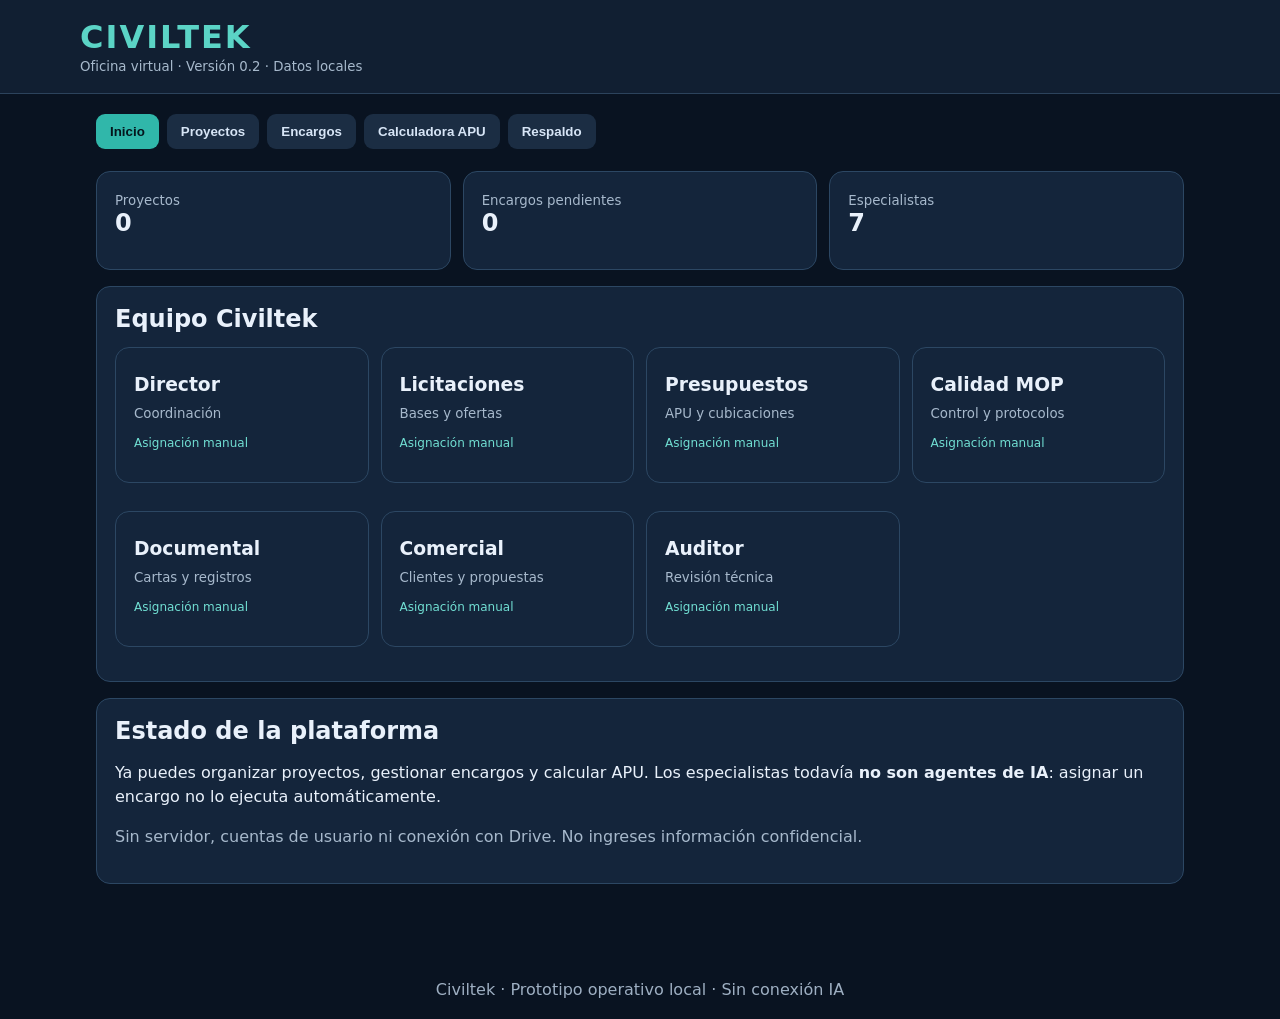
==== index.html @ 4a99fb12 "feat: add project management, task workflow, APU calculator and backup" ====
<!doctype html>
<html lang="es"><head><meta charset="utf-8"><meta name="viewport" content="width=device-width,initial-scale=1"><title>Civiltek | Oficina Virtual</title>
<style>
:root{font-family:system-ui,Arial,sans-serif;color-scheme:dark;background:#091321;color:#e9f1fb}*{box-sizing:border-box}body{margin:0}header{background:#111f32;border-bottom:1px solid #2c435c;padding:18px max(16px,calc((100vw - 1120px)/2))}h1{margin:0;color:#5bd4c6;letter-spacing:2px}h2{margin:0 0 14px}h3{margin:8px 0}p{line-height:1.5}.muted,small{color:#a7b9cc}main{max-width:1120px;margin:auto;padding:20px 16px 60px}.tabs{display:flex;flex-wrap:wrap;gap:8px;margin:0 0 22px}.tabs button{background:#1b2d43;color:#d7e5f6}.tabs button.active{background:#30b7aa;color:#04151c}button{cursor:pointer;background:#30b7aa;color:#051920;border:0;border-radius:9px;padding:10px 14px;font-weight:700}button.alt{background:#30475f;color:white}button.danger{background:#713c4b;color:white}.panel,.tile{background:#14253b;border:1px solid #2c4763;border-radius:14px;padding:18px;margin-bottom:16px}.grid{display:grid;grid-template-columns:repeat(auto-fit,minmax(220px,1fr));gap:12px}.flex{display:flex;flex-wrap:wrap;gap:10px;align-items:center}.grow{flex:1}label{display:block;margin:12px 0 5px;color:#c7d6e7}input,select,textarea{width:100%;border:1px solid #45627e;border-radius:8px;background:#0b1929;color:#f0f6ff;padding:11px;font:inherit}textarea{min-height:92px}table{width:100%;border-collapse:collapse}td,th{padding:9px;text-align:left;border-bottom:1px solid #30435a}th{color:#9fd6d1}table input{min-width:90px}table .numeric{width:115px}.scroll{overflow:auto}.pill{color:#71dfd3;font-size:12px}section[hidden]{display:none!important}.task{border-left:3px solid #30b7aa;padding:12px;background:#0e1d30;border-radius:8px;margin:9px 0}output{font-variant-numeric:tabular-nums}footer{text-align:center;padding:20px;color:#9eafc2}@media(max-width:600px){header{padding:16px}td,th{padding:6px}button{padding:10px}}
</style></head><body>
<header><h1>CIVILTEK</h1><small>Oficina virtual · Versión 0.2 · Datos locales</small></header><main>
<nav class="tabs" aria-label="Módulos"><button class="active" data-tab="inicio">Inicio</button><button data-tab="proyectos">Proyectos</button><button data-tab="tareas">Encargos</button><button data-tab="apu">Calculadora APU</button><button data-tab="respaldo">Respaldo</button></nav>
<section id="inicio"><div class="grid"><div class="tile"><small>Proyectos</small><h2 id="countProjects">0</h2></div><div class="tile"><small>Encargos pendientes</small><h2 id="countTasks">0</h2></div><div class="tile"><small>Especialistas</small><h2>7</h2></div></div><div class="panel"><h2>Equipo Civiltek</h2><div class="grid" id="agents"></div></div><div class="panel"><h2>Estado de la plataforma</h2><p>Ya puedes organizar proyectos, gestionar encargos y calcular APU. Los especialistas todavía <strong>no son agentes de IA</strong>: asignar un encargo no lo ejecuta automáticamente.</p><p class="muted">Sin servidor, cuentas de usuario ni conexión con Drive. No ingreses información confidencial.</p></div></section>
<section id="proyectos" hidden><div class="panel"><h2>Crear proyecto</h2><label for="projectName">Nombre del proyecto</label><input id="projectName" placeholder="Ej.: Presupuesto pavimentación"><label for="projectClient">Cliente / referencia (opcional)</label><input id="projectClient"><p><button id="addProject">Agregar proyecto</button></p></div><div id="projectList"></div></section>
<section id="tareas" hidden><div class="panel"><h2>Nuevo encargo</h2><div class="grid"><div><label for="taskProject">Proyecto</label><select id="taskProject"></select></div><div><label for="taskAgent">Especialista</label><select id="taskAgent"></select></div></div><label for="taskText">Descripción</label><textarea id="taskText" placeholder="Ej.: Revisar el presupuesto y sus cantidades"></textarea><button id="addTask">Crear encargo</button></div><div class="panel"><div class="flex"><h2 class="grow">Seguimiento</h2><select id="taskFilter" style="max-width:180px"><option value="Todas">Todas</option><option value="Pendiente">Pendientes</option><option value="En proceso">En proceso</option><option value="Completada">Completadas</option></select></div><div id="taskList"></div></div></section>
<section id="apu" hidden><div class="panel"><h2>Análisis de precio unitario</h2><p class="muted">Calculadora referencial. Los rendimientos, precios y criterios MOP deben ser ingresados y verificados por un profesional.</p><label for="apuName">Partida</label><input id="apuName" value="Partida sin nombre"><label for="apuUnit">Unidad de pago</label><input id="apuUnit" value="m³"><div class="scroll"><table><thead><tr><th>Insumo</th><th>Unidad</th><th>Cantidad</th><th>Precio CLP</th><th>Subtotal</th><th></th></tr></thead><tbody id="apuRows"></tbody></table></div><p><button id="addRow">Agregar insumo</button></p><div class="grid"><div><label for="gg">Gastos generales (%)</label><input id="gg" type="number" min="0" step=".1" value="10"></div><div><label for="util">Utilidad (%)</label><input id="util" type="number" min="0" step=".1" value="10"></div><div><label for="iva">IVA (%)</label><input id="iva" type="number" min="0" step=".1" value="19"></div></div><div id="apuTotals" class="panel" aria-live="polite"></div><button id="exportApu">Exportar APU CSV</button></div></section>
<section id="respaldo" hidden><div class="panel"><h2>Respaldo de datos</h2><p>Guarda una copia de proyectos y tareas en JSON. Los datos se almacenan exclusivamente en este navegador y pueden perderse al borrar sus datos.</p><div class="flex"><button id="exportData">Descargar respaldo JSON</button><label for="importData" class="grow">Restaurar respaldo JSON<input id="importData" type="file" accept=".json,application/json"></label></div><p class="muted">Restaurar reemplaza los proyectos y encargos actuales; la calculadora APU no se incluye en el respaldo.</p></div></section>
</main><footer>Civiltek · Prototipo operativo local · Sin conexión IA</footer>
<script>
"use strict";
const agents=[["Director","Coordinación"],["Licitaciones","Bases y ofertas"],["Presupuestos","APU y cubicaciones"],["Calidad MOP","Control y protocolos"],["Documental","Cartas y registros"],["Comercial","Clientes y propuestas"],["Auditor","Revisión técnica"]];
const $=id=>document.getElementById(id),esc=s=>String(s??"").replace(/[&<>"']/g,c=>({"&":"&amp;","<":"&lt;",">":"&gt;",'"':"&quot;","'":"&#39;"}[c])),money=n=>new Intl.NumberFormat("es-CL",{style:"currency",currency:"CLP",maximumFractionDigits:0}).format(Number.isFinite(n)?n:0),id=()=>globalThis.crypto?.randomUUID?.()||Date.now().toString(36)+Math.random().toString(36).slice(2);
let db={projects:[],tasks:[]};try{let x=JSON.parse(localStorage.getItem("civiltek_v2")||"null");if(x&&Array.isArray(x.projects)&&Array.isArray(x.tasks))db=x;else{let old=JSON.parse(localStorage.getItem("civiltek_tasks_v1")||"[]");if(Array.isArray(old))db.tasks=old.map(t=>({...t,projectId:""}))}}catch{}
function save(){localStorage.setItem("civiltek_v2",JSON.stringify(db));render()}
document.querySelectorAll("[data-tab]").forEach(b=>b.onclick=()=>{document.querySelectorAll("[data-tab]").forEach(x=>x.classList.toggle("active",x===b));document.querySelectorAll("main>section").forEach(s=>s.hidden=s.id!==b.dataset.tab)});
$("agents").innerHTML=agents.map(([n,d])=>'<div class="tile"><h3>'+esc(n)+'</h3><small>'+esc(d)+'</small><p class="pill">Asignación manual</p></div>').join("");
$("taskAgent").innerHTML=agents.map(([n])=>'<option>'+esc(n)+'</option>').join("");
function render(){ $("countProjects").textContent=db.projects.length;$("countTasks").textContent=db.tasks.filter(t=>t.status!=="Completada").length;
$("projectList").innerHTML=db.projects.length?db.projects.map(p=>'<div class="task"><strong>'+esc(p.name)+'</strong><p class="muted">'+esc(p.client)+'</p><small>'+db.tasks.filter(t=>t.projectId===p.id).length+' encargos</small></div>').join(""):'Aún no hay proyectos.';
$("taskProject").innerHTML='<option value="">Sin proyecto</option>'+db.projects.map(p=>'<option value="'+esc(p.id)+'">'+esc(p.name)+'</option>').join("");
const filter=$("taskFilter").value,shown=db.tasks.filter(t=>filter==="Todas"||t.status===filter);
$("taskList").innerHTML=shown.length?shown.map(t=>{let p=db.projects.find(p=>p.id===t.projectId);return '<article class="task"><strong>'+esc(t.agent)+'</strong> · <span class="pill">'+esc(t.status)+'</span><p>'+esc(t.text)+'</p><small>'+esc(p?.name||"Sin proyecto")+' · '+esc(t.date)+'</small><p><button class="alt" data-next="'+esc(t.id)+'">Cambiar estado</button> <button class="danger" data-remove="'+esc(t.id)+'">Eliminar</button></p></article>'}).join(""):"No hay encargos en este filtro.";
document.querySelectorAll("[data-next]").forEach(b=>b.onclick=()=>{let t=db.tasks.find(t=>t.id===b.dataset.next);if(t){let seq=["Pendiente","En proceso","Completada"];t.status=seq[(seq.indexOf(t.status)+1)%3];save()}});
document.querySelectorAll("[data-remove]").forEach(b=>b.onclick=()=>{if(confirm("¿Eliminar este encargo?")){db.tasks=db.tasks.filter(t=>t.id!==b.dataset.remove);save()}})}
$("addProject").onclick=()=>{let name=$("projectName").value.trim();if(!name)return alert("Indica un nombre.");db.projects.push({id:id(),name,client:$("projectClient").value.trim()});$("projectName").value="";$("projectClient").value="";save()};
$("addTask").onclick=()=>{let text=$("taskText").value.trim();if(!text)return alert("Describe el encargo.");db.tasks.unshift({id:id(),text,projectId:$("taskProject").value,agent:$("taskAgent").value,status:"Pendiente",date:new Date().toLocaleString("es-CL")});$("taskText").value="";save()};
$("taskFilter").onchange=render;
function download(name,content,type){let u=URL.createObjectURL(new Blob([content],{type})),a=document.createElement("a");a.href=u;a.download=name;a.click();setTimeout(()=>URL.revokeObjectURL(u),1500)}
$("exportData").onclick=()=>download("civiltek-respaldo.json",JSON.stringify({version:2,...db},null,2),"application/json");
$("importData").onchange=async e=>{let f=e.target.files[0];if(!f)return;try{let data=JSON.parse(await f.text());if(!Array.isArray(data.projects)||!Array.isArray(data.tasks))throw Error("Formato incorrecto");if(!confirm("¿Reemplazar los datos locales con el respaldo?"))return;db={projects:data.projects,tasks:data.tasks};save();alert("Respaldo restaurado")}catch(err){alert("No se pudo importar: "+err.message)}finally{e.target.value=""}};
let rows=[{name:"Material",unit:"m³",qty:1,price:0}];
function num(v){let n=Number(v);return Number.isFinite(n)&&n>=0?n:0}
function renderRows(){ $("apuRows").innerHTML=rows.map((r,i)=>'<tr><td><input aria-label="Insumo" data-i="'+i+'" data-k="name" value="'+esc(r.name)+'"></td><td><input aria-label="Unidad" data-i="'+i+'" data-k="unit" value="'+esc(r.unit)+'"></td><td><input class="numeric" aria-label="Cantidad" type="number" min="0" step="any" data-i="'+i+'" data-k="qty" value="'+r.qty+'"></td><td><input class="numeric" aria-label="Precio" type="number" min="0" step="any" data-i="'+i+'" data-k="price" value="'+r.price+'"></td><td id="sub'+i+'"></td><td><button class="danger" data-del="'+i+'" aria-label="Quitar insumo">×</button></td></tr>').join("");
$("apuRows").querySelectorAll("input").forEach(el=>el.oninput=()=>{let i=Number(el.dataset.i),k=el.dataset.k;rows[i][k]=["qty","price"].includes(k)?num(el.value):el.value;calc()});
$("apuRows").querySelectorAll("[data-del]").forEach(b=>b.onclick=()=>{rows.splice(Number(b.dataset.del),1);renderRows()});calc()}
function calc(){let direct=rows.reduce((a,r,i)=>{let v=num(r.qty)*num(r.price);let el=$("sub"+i);if(el)el.textContent=money(v);return a+v},0),gg=direct*num($("gg").value)/100,util=(direct+gg)*num($("util").value)/100,net=direct+gg+util,iva=net*num($("iva").value)/100;$("apuTotals").innerHTML='<p>Costo directo: <strong>'+money(direct)+'</strong></p><p>Gastos generales: '+money(gg)+'</p><p>Utilidad: '+money(util)+'</p><p>Precio neto unitario: <strong>'+money(net)+'</strong></p><p>IVA: '+money(iva)+'</p><h3>Total unitario: '+money(net+iva)+'</h3>'}
$("addRow").onclick=()=>{rows.push({name:"",unit:"un",qty:1,price:0});renderRows()};
["gg","util","iva"].forEach(k=>$(k).oninput=calc);
$("exportApu").onclick=()=>{const quote=x=>'"'+String(x).replace(/"/g,'""')+'"',lines=[["Partida",$("apuName").value],["Unidad",$("apuUnit").value],[],["Insumo","Unidad","Cantidad","Precio CLP","Subtotal CLP"],...rows.map(r=>[r.name,r.unit,r.qty,r.price,num(r.qty)*num(r.price)]),[],["GG %",$("gg").value],["Utilidad %",$("util").value],["IVA %",$("iva").value]];download("civiltek-apu.csv","\uFEFF"+lines.map(l=>l.map(quote).join(";")).join("\r\n"),"text/csv;charset=utf-8")};
renderRows();render();
</script></body></html>
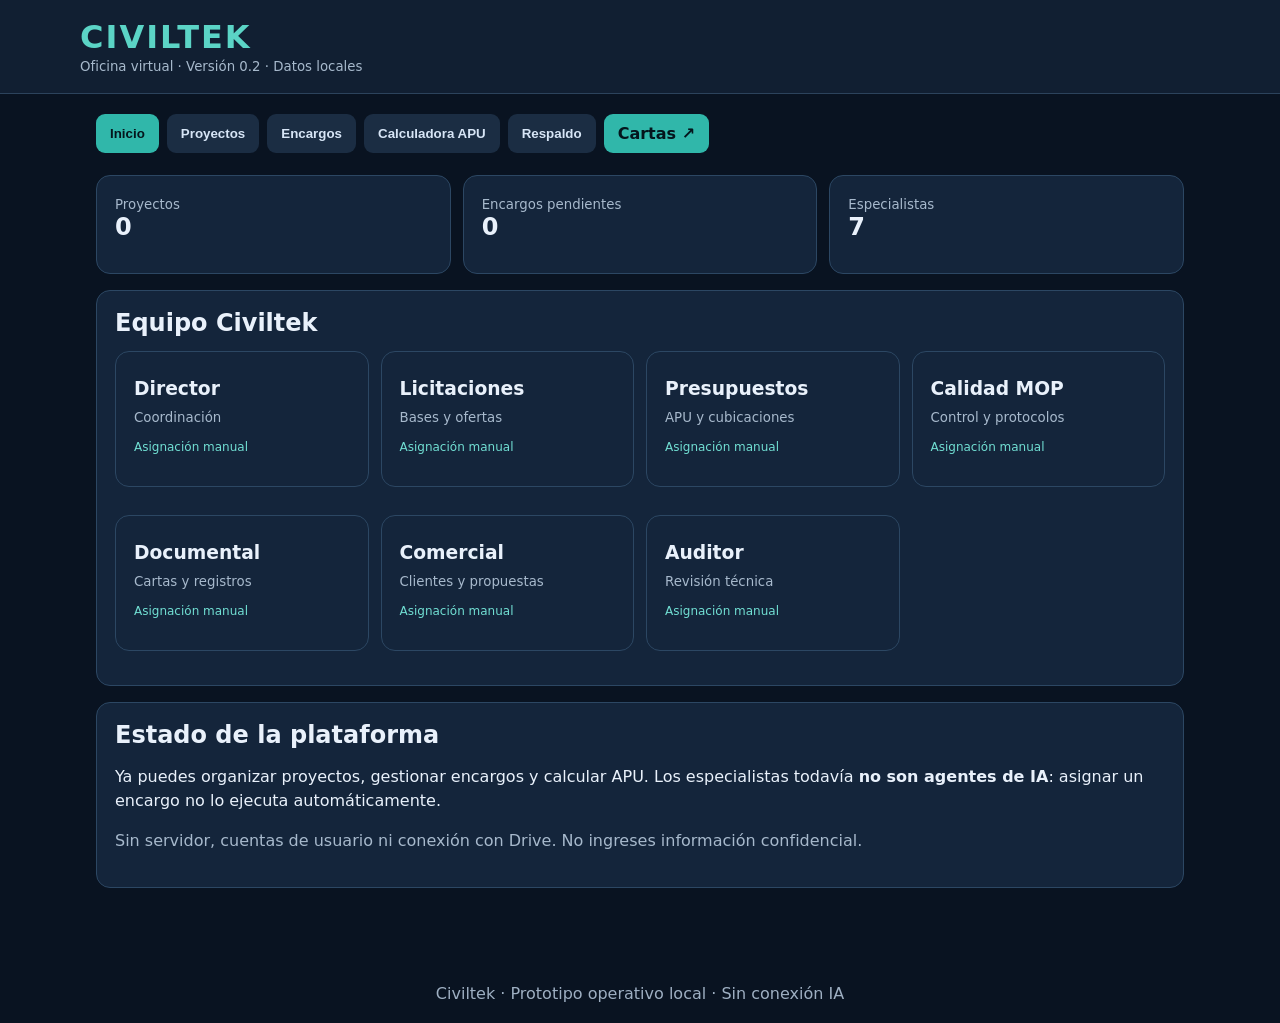
==== commit f9bc57c8: "feat: link letter drafting module from Civiltek dashboard" ====
--- a/index.html
+++ b/index.html
@@ -4,7 +4,7 @@
 :root{font-family:system-ui,Arial,sans-serif;color-scheme:dark;background:#091321;color:#e9f1fb}*{box-sizing:border-box}body{margin:0}header{background:#111f32;border-bottom:1px solid #2c435c;padding:18px max(16px,calc((100vw - 1120px)/2))}h1{margin:0;color:#5bd4c6;letter-spacing:2px}h2{margin:0 0 14px}h3{margin:8px 0}p{line-height:1.5}.muted,small{color:#a7b9cc}main{max-width:1120px;margin:auto;padding:20px 16px 60px}.tabs{display:flex;flex-wrap:wrap;gap:8px;margin:0 0 22px}.tabs button{background:#1b2d43;color:#d7e5f6}.tabs button.active{background:#30b7aa;color:#04151c}button{cursor:pointer;background:#30b7aa;color:#051920;border:0;border-radius:9px;padding:10px 14px;font-weight:700}button.alt{background:#30475f;color:white}button.danger{background:#713c4b;color:white}.panel,.tile{background:#14253b;border:1px solid #2c4763;border-radius:14px;padding:18px;margin-bottom:16px}.grid{display:grid;grid-template-columns:repeat(auto-fit,minmax(220px,1fr));gap:12px}.flex{display:flex;flex-wrap:wrap;gap:10px;align-items:center}.grow{flex:1}label{display:block;margin:12px 0 5px;color:#c7d6e7}input,select,textarea{width:100%;border:1px solid #45627e;border-radius:8px;background:#0b1929;color:#f0f6ff;padding:11px;font:inherit}textarea{min-height:92px}table{width:100%;border-collapse:collapse}td,th{padding:9px;text-align:left;border-bottom:1px solid #30435a}th{color:#9fd6d1}table input{min-width:90px}table .numeric{width:115px}.scroll{overflow:auto}.pill{color:#71dfd3;font-size:12px}section[hidden]{display:none!important}.task{border-left:3px solid #30b7aa;padding:12px;background:#0e1d30;border-radius:8px;margin:9px 0}output{font-variant-numeric:tabular-nums}footer{text-align:center;padding:20px;color:#9eafc2}@media(max-width:600px){header{padding:16px}td,th{padding:6px}button{padding:10px}}
 </style></head><body>
 <header><h1>CIVILTEK</h1><small>Oficina virtual · Versión 0.2 · Datos locales</small></header><main>
-<nav class="tabs" aria-label="Módulos"><button class="active" data-tab="inicio">Inicio</button><button data-tab="proyectos">Proyectos</button><button data-tab="tareas">Encargos</button><button data-tab="apu">Calculadora APU</button><button data-tab="respaldo">Respaldo</button></nav>
+<nav class="tabs" aria-label="Módulos"><button class="active" data-tab="inicio">Inicio</button><button data-tab="proyectos">Proyectos</button><button data-tab="tareas">Encargos</button><button data-tab="apu">Calculadora APU</button><button data-tab="respaldo">Respaldo</button><a class="action" href="./cartas.html" style="display:inline-flex;align-items:center;background:#30b7aa;color:#04151c;text-decoration:none;border-radius:9px;padding:10px 14px;font-weight:700">Cartas ↗</a></nav>
 <section id="inicio"><div class="grid"><div class="tile"><small>Proyectos</small><h2 id="countProjects">0</h2></div><div class="tile"><small>Encargos pendientes</small><h2 id="countTasks">0</h2></div><div class="tile"><small>Especialistas</small><h2>7</h2></div></div><div class="panel"><h2>Equipo Civiltek</h2><div class="grid" id="agents"></div></div><div class="panel"><h2>Estado de la plataforma</h2><p>Ya puedes organizar proyectos, gestionar encargos y calcular APU. Los especialistas todavía <strong>no son agentes de IA</strong>: asignar un encargo no lo ejecuta automáticamente.</p><p class="muted">Sin servidor, cuentas de usuario ni conexión con Drive. No ingreses información confidencial.</p></div></section>
 <section id="proyectos" hidden><div class="panel"><h2>Crear proyecto</h2><label for="projectName">Nombre del proyecto</label><input id="projectName" placeholder="Ej.: Presupuesto pavimentación"><label for="projectClient">Cliente / referencia (opcional)</label><input id="projectClient"><p><button id="addProject">Agregar proyecto</button></p></div><div id="projectList"></div></section>
 <section id="tareas" hidden><div class="panel"><h2>Nuevo encargo</h2><div class="grid"><div><label for="taskProject">Proyecto</label><select id="taskProject"></select></div><div><label for="taskAgent">Especialista</label><select id="taskAgent"></select></div></div><label for="taskText">Descripción</label><textarea id="taskText" placeholder="Ej.: Revisar el presupuesto y sus cantidades"></textarea><button id="addTask">Crear encargo</button></div><div class="panel"><div class="flex"><h2 class="grow">Seguimiento</h2><select id="taskFilter" style="max-width:180px"><option value="Todas">Todas</option><option value="Pendiente">Pendientes</option><option value="En proceso">En proceso</option><option value="Completada">Completadas</option></select></div><div id="taskList"></div></div></section>
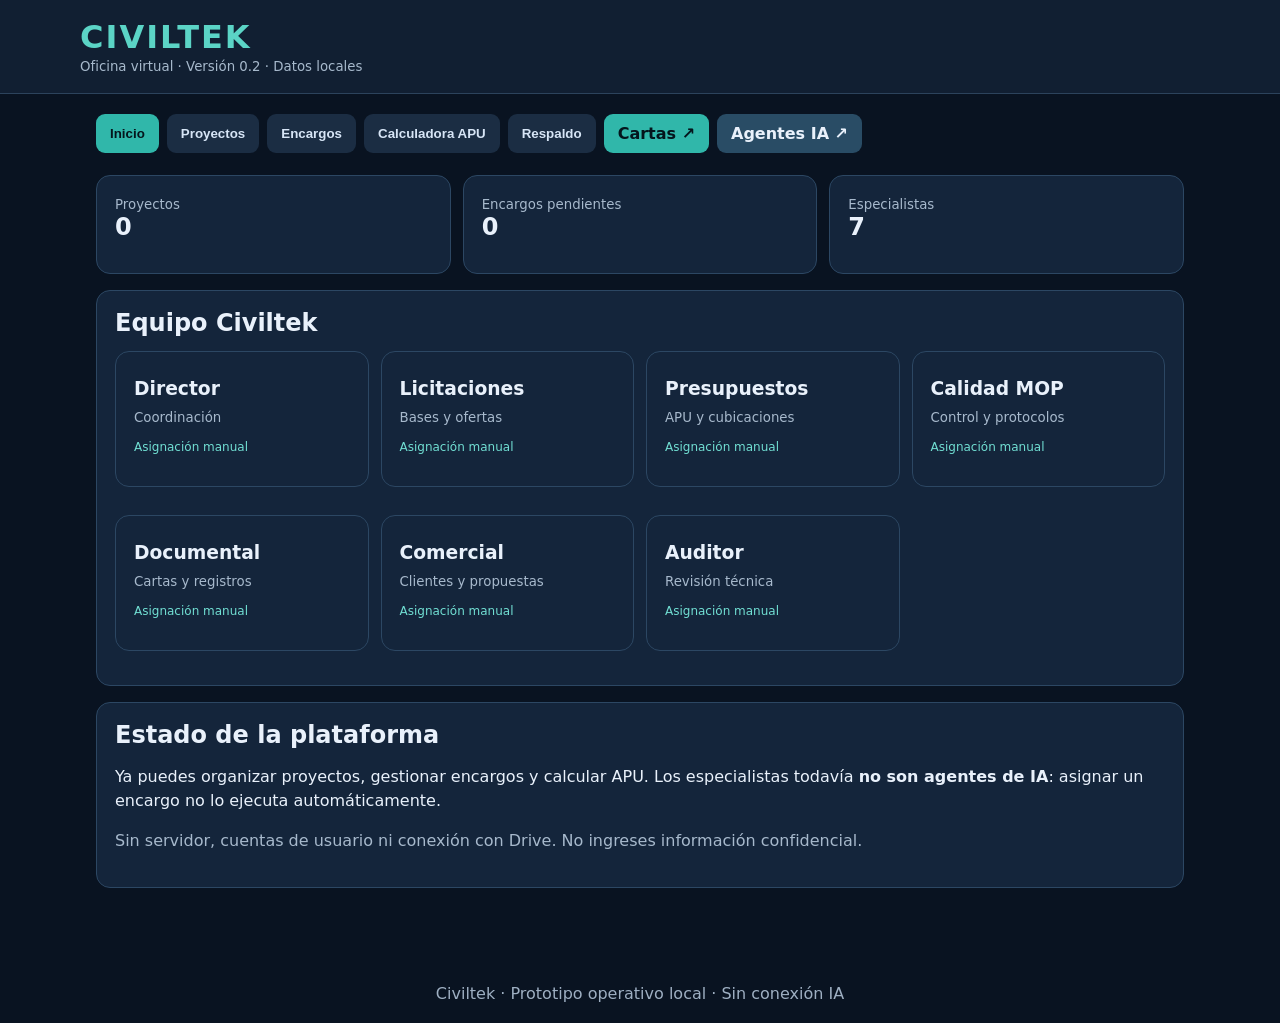
==== commit 25a03ee5: "feat: link AI agents interface in navigation" ====
--- a/index.html
+++ b/index.html
@@ -4,7 +4,7 @@
 :root{font-family:system-ui,Arial,sans-serif;color-scheme:dark;background:#091321;color:#e9f1fb}*{box-sizing:border-box}body{margin:0}header{background:#111f32;border-bottom:1px solid #2c435c;padding:18px max(16px,calc((100vw - 1120px)/2))}h1{margin:0;color:#5bd4c6;letter-spacing:2px}h2{margin:0 0 14px}h3{margin:8px 0}p{line-height:1.5}.muted,small{color:#a7b9cc}main{max-width:1120px;margin:auto;padding:20px 16px 60px}.tabs{display:flex;flex-wrap:wrap;gap:8px;margin:0 0 22px}.tabs button{background:#1b2d43;color:#d7e5f6}.tabs button.active{background:#30b7aa;color:#04151c}button{cursor:pointer;background:#30b7aa;color:#051920;border:0;border-radius:9px;padding:10px 14px;font-weight:700}button.alt{background:#30475f;color:white}button.danger{background:#713c4b;color:white}.panel,.tile{background:#14253b;border:1px solid #2c4763;border-radius:14px;padding:18px;margin-bottom:16px}.grid{display:grid;grid-template-columns:repeat(auto-fit,minmax(220px,1fr));gap:12px}.flex{display:flex;flex-wrap:wrap;gap:10px;align-items:center}.grow{flex:1}label{display:block;margin:12px 0 5px;color:#c7d6e7}input,select,textarea{width:100%;border:1px solid #45627e;border-radius:8px;background:#0b1929;color:#f0f6ff;padding:11px;font:inherit}textarea{min-height:92px}table{width:100%;border-collapse:collapse}td,th{padding:9px;text-align:left;border-bottom:1px solid #30435a}th{color:#9fd6d1}table input{min-width:90px}table .numeric{width:115px}.scroll{overflow:auto}.pill{color:#71dfd3;font-size:12px}section[hidden]{display:none!important}.task{border-left:3px solid #30b7aa;padding:12px;background:#0e1d30;border-radius:8px;margin:9px 0}output{font-variant-numeric:tabular-nums}footer{text-align:center;padding:20px;color:#9eafc2}@media(max-width:600px){header{padding:16px}td,th{padding:6px}button{padding:10px}}
 </style></head><body>
 <header><h1>CIVILTEK</h1><small>Oficina virtual · Versión 0.2 · Datos locales</small></header><main>
-<nav class="tabs" aria-label="Módulos"><button class="active" data-tab="inicio">Inicio</button><button data-tab="proyectos">Proyectos</button><button data-tab="tareas">Encargos</button><button data-tab="apu">Calculadora APU</button><button data-tab="respaldo">Respaldo</button><a class="action" href="./cartas.html" style="display:inline-flex;align-items:center;background:#30b7aa;color:#04151c;text-decoration:none;border-radius:9px;padding:10px 14px;font-weight:700">Cartas ↗</a></nav>
+<nav class="tabs" aria-label="Módulos"><button class="active" data-tab="inicio">Inicio</button><button data-tab="proyectos">Proyectos</button><button data-tab="tareas">Encargos</button><button data-tab="apu">Calculadora APU</button><button data-tab="respaldo">Respaldo</button><a class="action" href="./cartas.html" style="display:inline-flex;align-items:center;background:#30b7aa;color:#04151c;text-decoration:none;border-radius:9px;padding:10px 14px;font-weight:700">Cartas ↗</a><a href="./agentes" style="display:inline-flex;align-items:center;background:#294c65;color:#e9f1fb;text-decoration:none;border-radius:9px;padding:10px 14px;font-weight:700">Agentes IA ↗</a></nav>
 <section id="inicio"><div class="grid"><div class="tile"><small>Proyectos</small><h2 id="countProjects">0</h2></div><div class="tile"><small>Encargos pendientes</small><h2 id="countTasks">0</h2></div><div class="tile"><small>Especialistas</small><h2>7</h2></div></div><div class="panel"><h2>Equipo Civiltek</h2><div class="grid" id="agents"></div></div><div class="panel"><h2>Estado de la plataforma</h2><p>Ya puedes organizar proyectos, gestionar encargos y calcular APU. Los especialistas todavía <strong>no son agentes de IA</strong>: asignar un encargo no lo ejecuta automáticamente.</p><p class="muted">Sin servidor, cuentas de usuario ni conexión con Drive. No ingreses información confidencial.</p></div></section>
 <section id="proyectos" hidden><div class="panel"><h2>Crear proyecto</h2><label for="projectName">Nombre del proyecto</label><input id="projectName" placeholder="Ej.: Presupuesto pavimentación"><label for="projectClient">Cliente / referencia (opcional)</label><input id="projectClient"><p><button id="addProject">Agregar proyecto</button></p></div><div id="projectList"></div></section>
 <section id="tareas" hidden><div class="panel"><h2>Nuevo encargo</h2><div class="grid"><div><label for="taskProject">Proyecto</label><select id="taskProject"></select></div><div><label for="taskAgent">Especialista</label><select id="taskAgent"></select></div></div><label for="taskText">Descripción</label><textarea id="taskText" placeholder="Ej.: Revisar el presupuesto y sus cantidades"></textarea><button id="addTask">Crear encargo</button></div><div class="panel"><div class="flex"><h2 class="grow">Seguimiento</h2><select id="taskFilter" style="max-width:180px"><option value="Todas">Todas</option><option value="Pendiente">Pendientes</option><option value="En proceso">En proceso</option><option value="Completada">Completadas</option></select></div><div id="taskList"></div></div></section>
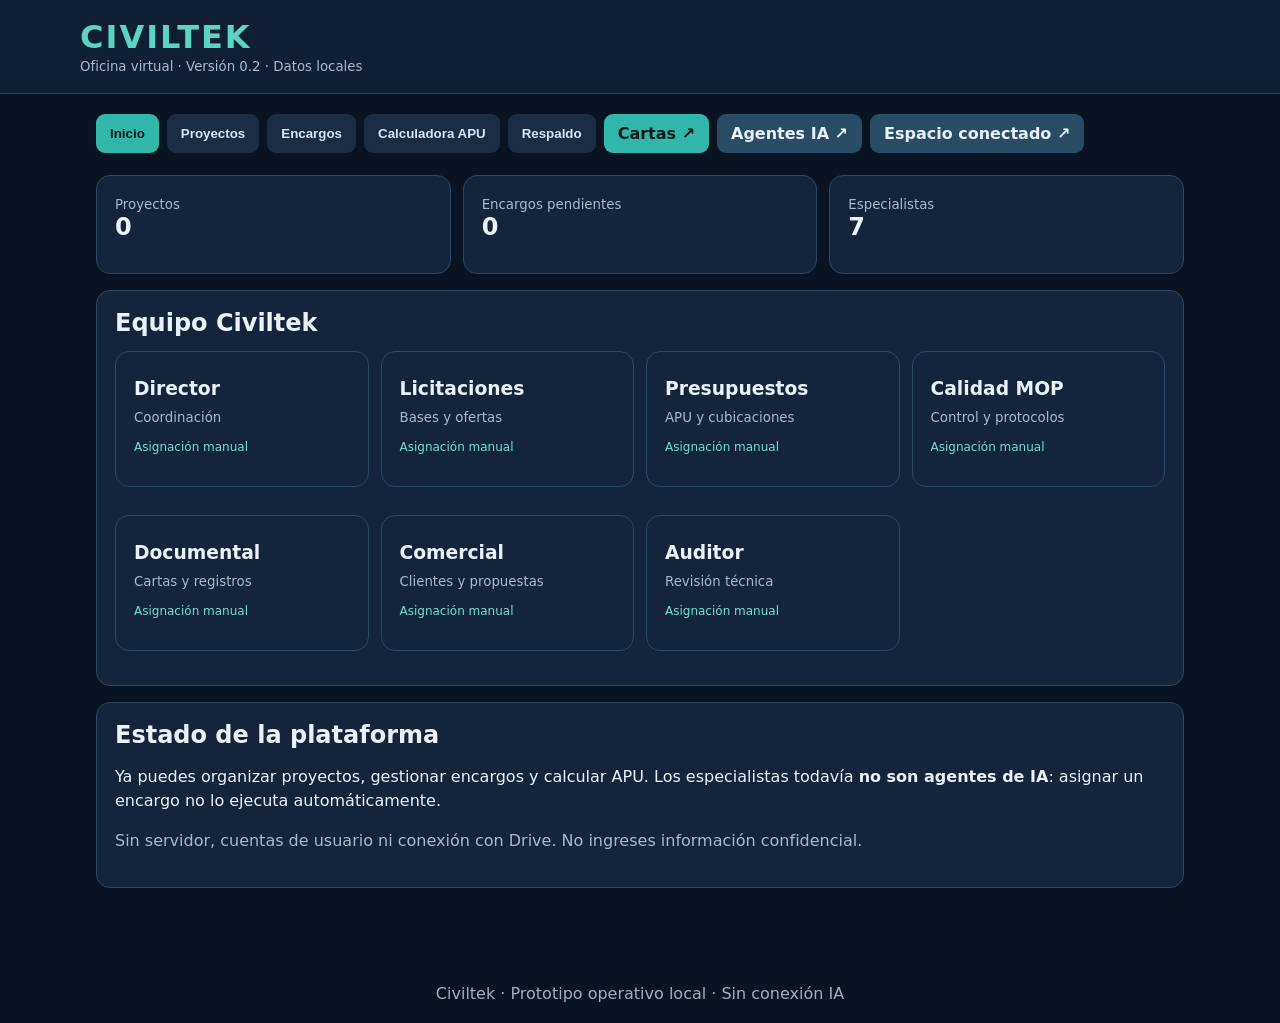
==== commit 30128601: "feat: expose connected workspace from dashboard" ====
--- a/index.html
+++ b/index.html
@@ -4,7 +4,7 @@
 :root{font-family:system-ui,Arial,sans-serif;color-scheme:dark;background:#091321;color:#e9f1fb}*{box-sizing:border-box}body{margin:0}header{background:#111f32;border-bottom:1px solid #2c435c;padding:18px max(16px,calc((100vw - 1120px)/2))}h1{margin:0;color:#5bd4c6;letter-spacing:2px}h2{margin:0 0 14px}h3{margin:8px 0}p{line-height:1.5}.muted,small{color:#a7b9cc}main{max-width:1120px;margin:auto;padding:20px 16px 60px}.tabs{display:flex;flex-wrap:wrap;gap:8px;margin:0 0 22px}.tabs button{background:#1b2d43;color:#d7e5f6}.tabs button.active{background:#30b7aa;color:#04151c}button{cursor:pointer;background:#30b7aa;color:#051920;border:0;border-radius:9px;padding:10px 14px;font-weight:700}button.alt{background:#30475f;color:white}button.danger{background:#713c4b;color:white}.panel,.tile{background:#14253b;border:1px solid #2c4763;border-radius:14px;padding:18px;margin-bottom:16px}.grid{display:grid;grid-template-columns:repeat(auto-fit,minmax(220px,1fr));gap:12px}.flex{display:flex;flex-wrap:wrap;gap:10px;align-items:center}.grow{flex:1}label{display:block;margin:12px 0 5px;color:#c7d6e7}input,select,textarea{width:100%;border:1px solid #45627e;border-radius:8px;background:#0b1929;color:#f0f6ff;padding:11px;font:inherit}textarea{min-height:92px}table{width:100%;border-collapse:collapse}td,th{padding:9px;text-align:left;border-bottom:1px solid #30435a}th{color:#9fd6d1}table input{min-width:90px}table .numeric{width:115px}.scroll{overflow:auto}.pill{color:#71dfd3;font-size:12px}section[hidden]{display:none!important}.task{border-left:3px solid #30b7aa;padding:12px;background:#0e1d30;border-radius:8px;margin:9px 0}output{font-variant-numeric:tabular-nums}footer{text-align:center;padding:20px;color:#9eafc2}@media(max-width:600px){header{padding:16px}td,th{padding:6px}button{padding:10px}}
 </style></head><body>
 <header><h1>CIVILTEK</h1><small>Oficina virtual · Versión 0.2 · Datos locales</small></header><main>
-<nav class="tabs" aria-label="Módulos"><button class="active" data-tab="inicio">Inicio</button><button data-tab="proyectos">Proyectos</button><button data-tab="tareas">Encargos</button><button data-tab="apu">Calculadora APU</button><button data-tab="respaldo">Respaldo</button><a class="action" href="./cartas.html" style="display:inline-flex;align-items:center;background:#30b7aa;color:#04151c;text-decoration:none;border-radius:9px;padding:10px 14px;font-weight:700">Cartas ↗</a><a href="./agentes" style="display:inline-flex;align-items:center;background:#294c65;color:#e9f1fb;text-decoration:none;border-radius:9px;padding:10px 14px;font-weight:700">Agentes IA ↗</a></nav>
+<nav class="tabs" aria-label="Módulos"><button class="active" data-tab="inicio">Inicio</button><button data-tab="proyectos">Proyectos</button><button data-tab="tareas">Encargos</button><button data-tab="apu">Calculadora APU</button><button data-tab="respaldo">Respaldo</button><a class="action" href="./cartas.html" style="display:inline-flex;align-items:center;background:#30b7aa;color:#04151c;text-decoration:none;border-radius:9px;padding:10px 14px;font-weight:700">Cartas ↗</a><a href="./agentes" style="display:inline-flex;align-items:center;background:#294c65;color:#e9f1fb;text-decoration:none;border-radius:9px;padding:10px 14px;font-weight:700">Agentes IA ↗</a><a href="./workspace" style="display:inline-flex;align-items:center;background:#294c65;color:#e9f1fb;text-decoration:none;border-radius:9px;padding:10px 14px;font-weight:700">Espacio conectado ↗</a></nav>
 <section id="inicio"><div class="grid"><div class="tile"><small>Proyectos</small><h2 id="countProjects">0</h2></div><div class="tile"><small>Encargos pendientes</small><h2 id="countTasks">0</h2></div><div class="tile"><small>Especialistas</small><h2>7</h2></div></div><div class="panel"><h2>Equipo Civiltek</h2><div class="grid" id="agents"></div></div><div class="panel"><h2>Estado de la plataforma</h2><p>Ya puedes organizar proyectos, gestionar encargos y calcular APU. Los especialistas todavía <strong>no son agentes de IA</strong>: asignar un encargo no lo ejecuta automáticamente.</p><p class="muted">Sin servidor, cuentas de usuario ni conexión con Drive. No ingreses información confidencial.</p></div></section>
 <section id="proyectos" hidden><div class="panel"><h2>Crear proyecto</h2><label for="projectName">Nombre del proyecto</label><input id="projectName" placeholder="Ej.: Presupuesto pavimentación"><label for="projectClient">Cliente / referencia (opcional)</label><input id="projectClient"><p><button id="addProject">Agregar proyecto</button></p></div><div id="projectList"></div></section>
 <section id="tareas" hidden><div class="panel"><h2>Nuevo encargo</h2><div class="grid"><div><label for="taskProject">Proyecto</label><select id="taskProject"></select></div><div><label for="taskAgent">Especialista</label><select id="taskAgent"></select></div></div><label for="taskText">Descripción</label><textarea id="taskText" placeholder="Ej.: Revisar el presupuesto y sus cantidades"></textarea><button id="addTask">Crear encargo</button></div><div class="panel"><div class="flex"><h2 class="grow">Seguimiento</h2><select id="taskFilter" style="max-width:180px"><option value="Todas">Todas</option><option value="Pendiente">Pendientes</option><option value="En proceso">En proceso</option><option value="Completada">Completadas</option></select></div><div id="taskList"></div></div></section>
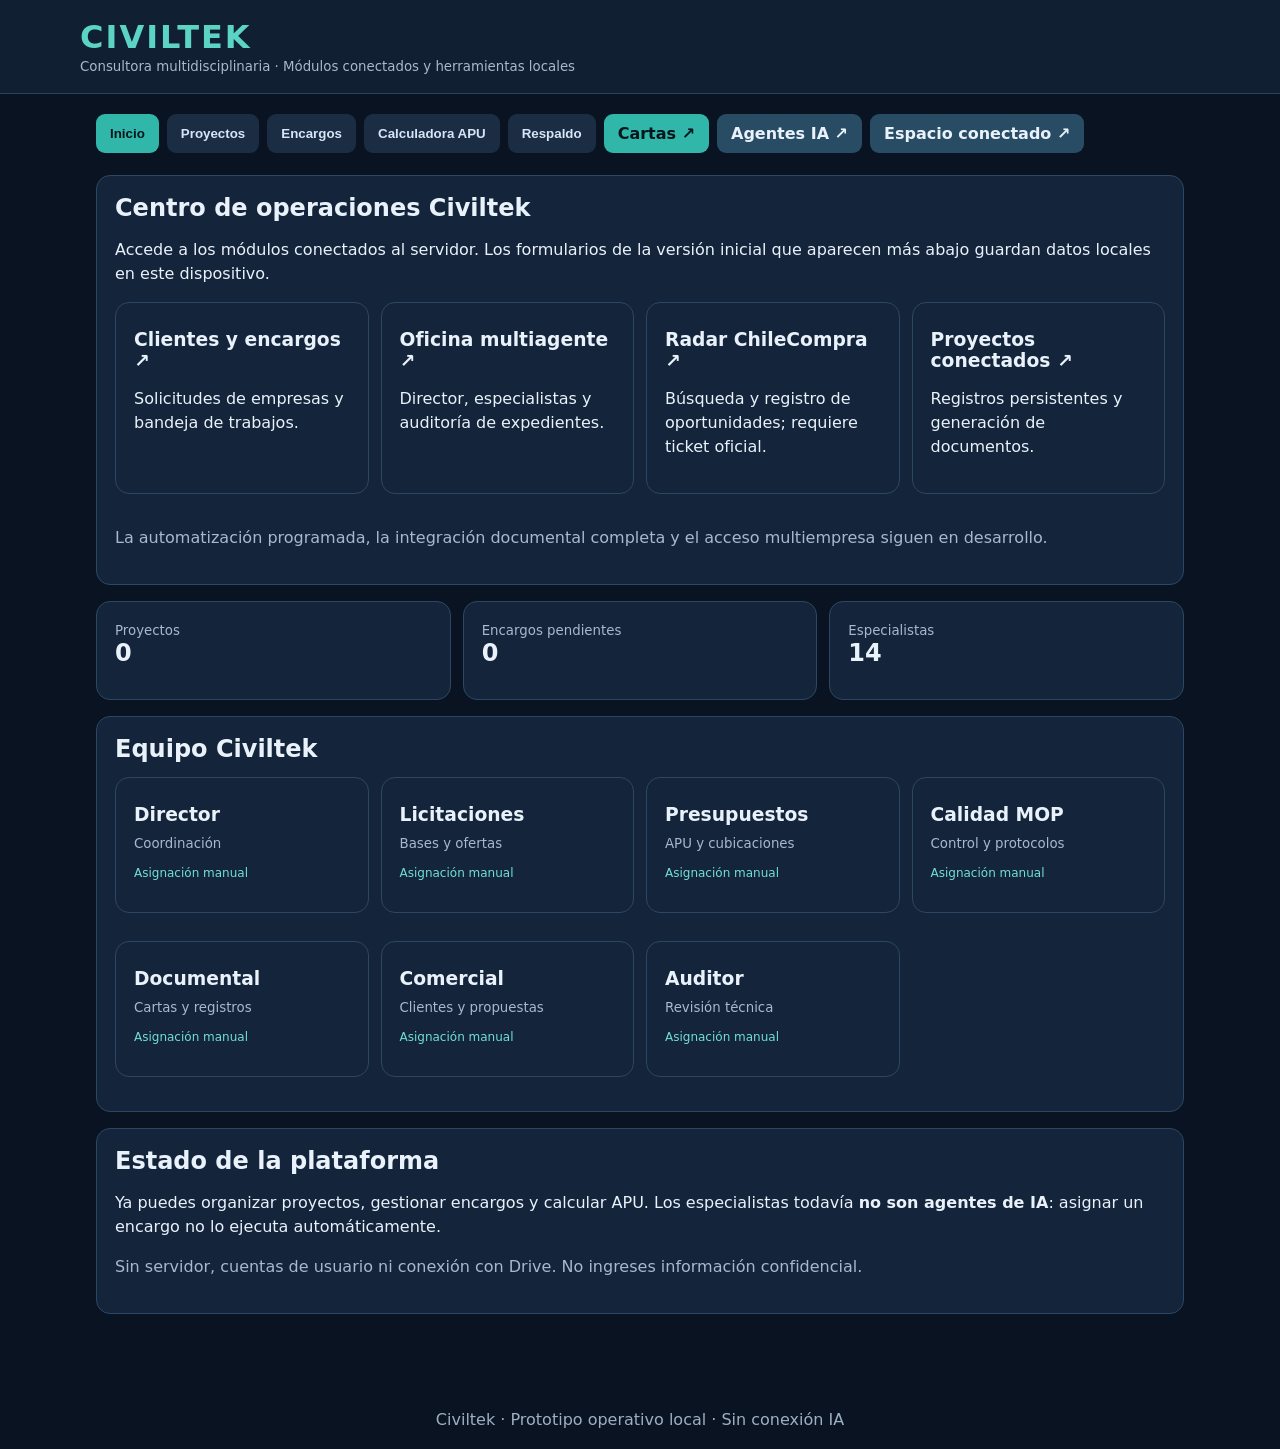
==== commit a5e94f6c: "Add connected operations hub and link to Civiltek client office and procurement radar" ====
--- a/index.html
+++ b/index.html
@@ -3,9 +3,9 @@
 <style>
 :root{font-family:system-ui,Arial,sans-serif;color-scheme:dark;background:#091321;color:#e9f1fb}*{box-sizing:border-box}body{margin:0}header{background:#111f32;border-bottom:1px solid #2c435c;padding:18px max(16px,calc((100vw - 1120px)/2))}h1{margin:0;color:#5bd4c6;letter-spacing:2px}h2{margin:0 0 14px}h3{margin:8px 0}p{line-height:1.5}.muted,small{color:#a7b9cc}main{max-width:1120px;margin:auto;padding:20px 16px 60px}.tabs{display:flex;flex-wrap:wrap;gap:8px;margin:0 0 22px}.tabs button{background:#1b2d43;color:#d7e5f6}.tabs button.active{background:#30b7aa;color:#04151c}button{cursor:pointer;background:#30b7aa;color:#051920;border:0;border-radius:9px;padding:10px 14px;font-weight:700}button.alt{background:#30475f;color:white}button.danger{background:#713c4b;color:white}.panel,.tile{background:#14253b;border:1px solid #2c4763;border-radius:14px;padding:18px;margin-bottom:16px}.grid{display:grid;grid-template-columns:repeat(auto-fit,minmax(220px,1fr));gap:12px}.flex{display:flex;flex-wrap:wrap;gap:10px;align-items:center}.grow{flex:1}label{display:block;margin:12px 0 5px;color:#c7d6e7}input,select,textarea{width:100%;border:1px solid #45627e;border-radius:8px;background:#0b1929;color:#f0f6ff;padding:11px;font:inherit}textarea{min-height:92px}table{width:100%;border-collapse:collapse}td,th{padding:9px;text-align:left;border-bottom:1px solid #30435a}th{color:#9fd6d1}table input{min-width:90px}table .numeric{width:115px}.scroll{overflow:auto}.pill{color:#71dfd3;font-size:12px}section[hidden]{display:none!important}.task{border-left:3px solid #30b7aa;padding:12px;background:#0e1d30;border-radius:8px;margin:9px 0}output{font-variant-numeric:tabular-nums}footer{text-align:center;padding:20px;color:#9eafc2}@media(max-width:600px){header{padding:16px}td,th{padding:6px}button{padding:10px}}
 </style></head><body>
-<header><h1>CIVILTEK</h1><small>Oficina virtual · Versión 0.2 · Datos locales</small></header><main>
+<header><h1>CIVILTEK</h1><small>Consultora multidisciplinaria · Módulos conectados y herramientas locales</small></header><main>
 <nav class="tabs" aria-label="Módulos"><button class="active" data-tab="inicio">Inicio</button><button data-tab="proyectos">Proyectos</button><button data-tab="tareas">Encargos</button><button data-tab="apu">Calculadora APU</button><button data-tab="respaldo">Respaldo</button><a class="action" href="./cartas.html" style="display:inline-flex;align-items:center;background:#30b7aa;color:#04151c;text-decoration:none;border-radius:9px;padding:10px 14px;font-weight:700">Cartas ↗</a><a href="./agentes" style="display:inline-flex;align-items:center;background:#294c65;color:#e9f1fb;text-decoration:none;border-radius:9px;padding:10px 14px;font-weight:700">Agentes IA ↗</a><a href="./workspace" style="display:inline-flex;align-items:center;background:#294c65;color:#e9f1fb;text-decoration:none;border-radius:9px;padding:10px 14px;font-weight:700">Espacio conectado ↗</a></nav>
-<section id="inicio"><div class="grid"><div class="tile"><small>Proyectos</small><h2 id="countProjects">0</h2></div><div class="tile"><small>Encargos pendientes</small><h2 id="countTasks">0</h2></div><div class="tile"><small>Especialistas</small><h2>7</h2></div></div><div class="panel"><h2>Equipo Civiltek</h2><div class="grid" id="agents"></div></div><div class="panel"><h2>Estado de la plataforma</h2><p>Ya puedes organizar proyectos, gestionar encargos y calcular APU. Los especialistas todavía <strong>no son agentes de IA</strong>: asignar un encargo no lo ejecuta automáticamente.</p><p class="muted">Sin servidor, cuentas de usuario ni conexión con Drive. No ingreses información confidencial.</p></div></section>
+<section id="inicio"><section class="panel" aria-label="Módulos de la consultora"><h2>Centro de operaciones Civiltek</h2><p>Accede a los módulos conectados al servidor. Los formularios de la versión inicial que aparecen más abajo guardan datos locales en este dispositivo.</p><div class="grid"><a class="tile" href="/clientes" style="color:inherit;text-decoration:none"><h3>Clientes y encargos ↗</h3><p>Solicitudes de empresas y bandeja de trabajos.</p></a><a class="tile" href="/oficina" style="color:inherit;text-decoration:none"><h3>Oficina multiagente ↗</h3><p>Director, especialistas y auditoría de expedientes.</p></a><a class="tile" href="/oportunidades" style="color:inherit;text-decoration:none"><h3>Radar ChileCompra ↗</h3><p>Búsqueda y registro de oportunidades; requiere ticket oficial.</p></a><a class="tile" href="/workspace" style="color:inherit;text-decoration:none"><h3>Proyectos conectados ↗</h3><p>Registros persistentes y generación de documentos.</p></a></div><p class="muted">La automatización programada, la integración documental completa y el acceso multiempresa siguen en desarrollo.</p></section><div class="grid"><div class="tile"><small>Proyectos</small><h2 id="countProjects">0</h2></div><div class="tile"><small>Encargos pendientes</small><h2 id="countTasks">0</h2></div><div class="tile"><small>Especialistas</small><h2>14</h2></div></div><div class="panel"><h2>Equipo Civiltek</h2><div class="grid" id="agents"></div></div><div class="panel"><h2>Estado de la plataforma</h2><p>Ya puedes organizar proyectos, gestionar encargos y calcular APU. Los especialistas todavía <strong>no son agentes de IA</strong>: asignar un encargo no lo ejecuta automáticamente.</p><p class="muted">Sin servidor, cuentas de usuario ni conexión con Drive. No ingreses información confidencial.</p></div></section>
 <section id="proyectos" hidden><div class="panel"><h2>Crear proyecto</h2><label for="projectName">Nombre del proyecto</label><input id="projectName" placeholder="Ej.: Presupuesto pavimentación"><label for="projectClient">Cliente / referencia (opcional)</label><input id="projectClient"><p><button id="addProject">Agregar proyecto</button></p></div><div id="projectList"></div></section>
 <section id="tareas" hidden><div class="panel"><h2>Nuevo encargo</h2><div class="grid"><div><label for="taskProject">Proyecto</label><select id="taskProject"></select></div><div><label for="taskAgent">Especialista</label><select id="taskAgent"></select></div></div><label for="taskText">Descripción</label><textarea id="taskText" placeholder="Ej.: Revisar el presupuesto y sus cantidades"></textarea><button id="addTask">Crear encargo</button></div><div class="panel"><div class="flex"><h2 class="grow">Seguimiento</h2><select id="taskFilter" style="max-width:180px"><option value="Todas">Todas</option><option value="Pendiente">Pendientes</option><option value="En proceso">En proceso</option><option value="Completada">Completadas</option></select></div><div id="taskList"></div></div></section>
 <section id="apu" hidden><div class="panel"><h2>Análisis de precio unitario</h2><p class="muted">Calculadora referencial. Los rendimientos, precios y criterios MOP deben ser ingresados y verificados por un profesional.</p><label for="apuName">Partida</label><input id="apuName" value="Partida sin nombre"><label for="apuUnit">Unidad de pago</label><input id="apuUnit" value="m³"><div class="scroll"><table><thead><tr><th>Insumo</th><th>Unidad</th><th>Cantidad</th><th>Precio CLP</th><th>Subtotal</th><th></th></tr></thead><tbody id="apuRows"></tbody></table></div><p><button id="addRow">Agregar insumo</button></p><div class="grid"><div><label for="gg">Gastos generales (%)</label><input id="gg" type="number" min="0" step=".1" value="10"></div><div><label for="util">Utilidad (%)</label><input id="util" type="number" min="0" step=".1" value="10"></div><div><label for="iva">IVA (%)</label><input id="iva" type="number" min="0" step=".1" value="19"></div></div><div id="apuTotals" class="panel" aria-live="polite"></div><button id="exportApu">Exportar APU CSV</button></div></section>
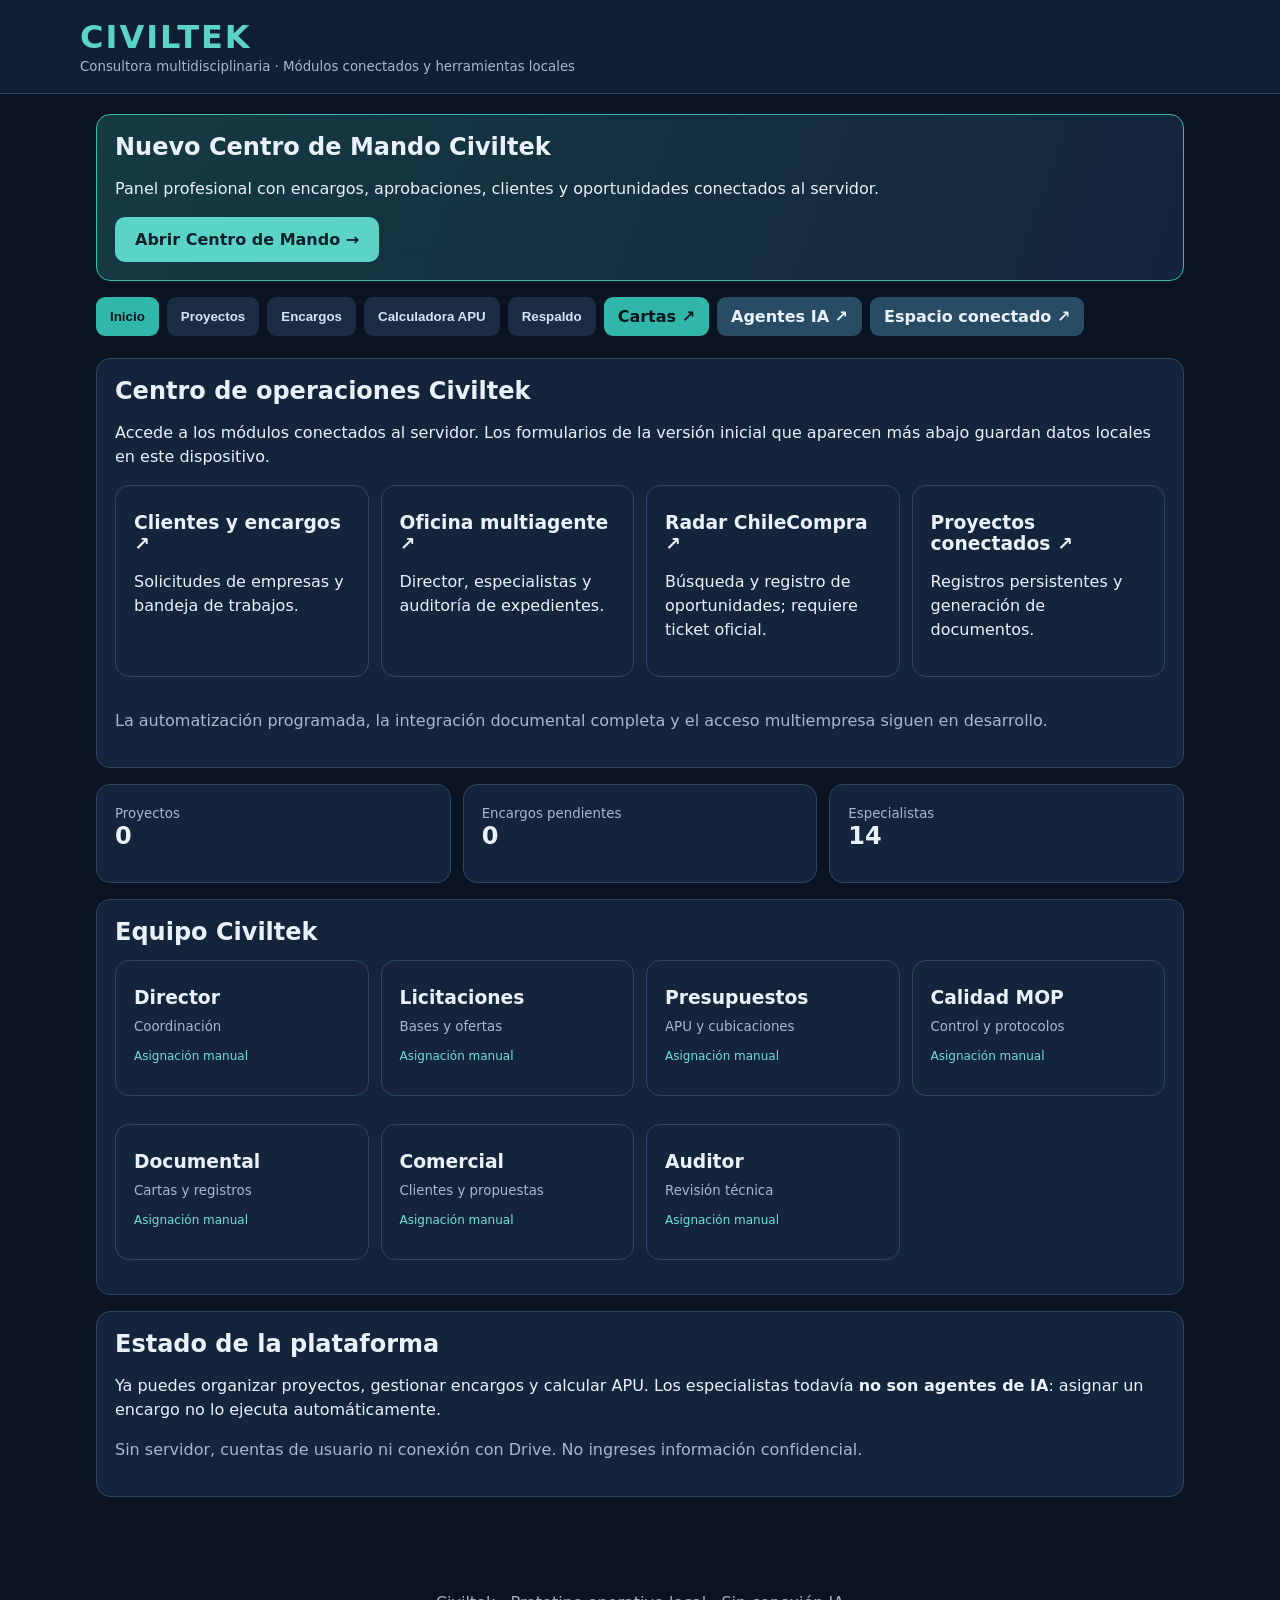
==== commit 8f106ace: "Feature new command center prominently on Civiltek home" ====
--- a/index.html
+++ b/index.html
@@ -4,7 +4,7 @@
 :root{font-family:system-ui,Arial,sans-serif;color-scheme:dark;background:#091321;color:#e9f1fb}*{box-sizing:border-box}body{margin:0}header{background:#111f32;border-bottom:1px solid #2c435c;padding:18px max(16px,calc((100vw - 1120px)/2))}h1{margin:0;color:#5bd4c6;letter-spacing:2px}h2{margin:0 0 14px}h3{margin:8px 0}p{line-height:1.5}.muted,small{color:#a7b9cc}main{max-width:1120px;margin:auto;padding:20px 16px 60px}.tabs{display:flex;flex-wrap:wrap;gap:8px;margin:0 0 22px}.tabs button{background:#1b2d43;color:#d7e5f6}.tabs button.active{background:#30b7aa;color:#04151c}button{cursor:pointer;background:#30b7aa;color:#051920;border:0;border-radius:9px;padding:10px 14px;font-weight:700}button.alt{background:#30475f;color:white}button.danger{background:#713c4b;color:white}.panel,.tile{background:#14253b;border:1px solid #2c4763;border-radius:14px;padding:18px;margin-bottom:16px}.grid{display:grid;grid-template-columns:repeat(auto-fit,minmax(220px,1fr));gap:12px}.flex{display:flex;flex-wrap:wrap;gap:10px;align-items:center}.grow{flex:1}label{display:block;margin:12px 0 5px;color:#c7d6e7}input,select,textarea{width:100%;border:1px solid #45627e;border-radius:8px;background:#0b1929;color:#f0f6ff;padding:11px;font:inherit}textarea{min-height:92px}table{width:100%;border-collapse:collapse}td,th{padding:9px;text-align:left;border-bottom:1px solid #30435a}th{color:#9fd6d1}table input{min-width:90px}table .numeric{width:115px}.scroll{overflow:auto}.pill{color:#71dfd3;font-size:12px}section[hidden]{display:none!important}.task{border-left:3px solid #30b7aa;padding:12px;background:#0e1d30;border-radius:8px;margin:9px 0}output{font-variant-numeric:tabular-nums}footer{text-align:center;padding:20px;color:#9eafc2}@media(max-width:600px){header{padding:16px}td,th{padding:6px}button{padding:10px}}
 </style></head><body>
 <header><h1>CIVILTEK</h1><small>Consultora multidisciplinaria · Módulos conectados y herramientas locales</small></header><main>
-<nav class="tabs" aria-label="Módulos"><button class="active" data-tab="inicio">Inicio</button><button data-tab="proyectos">Proyectos</button><button data-tab="tareas">Encargos</button><button data-tab="apu">Calculadora APU</button><button data-tab="respaldo">Respaldo</button><a class="action" href="./cartas.html" style="display:inline-flex;align-items:center;background:#30b7aa;color:#04151c;text-decoration:none;border-radius:9px;padding:10px 14px;font-weight:700">Cartas ↗</a><a href="./agentes" style="display:inline-flex;align-items:center;background:#294c65;color:#e9f1fb;text-decoration:none;border-radius:9px;padding:10px 14px;font-weight:700">Agentes IA ↗</a><a href="./workspace" style="display:inline-flex;align-items:center;background:#294c65;color:#e9f1fb;text-decoration:none;border-radius:9px;padding:10px 14px;font-weight:700">Espacio conectado ↗</a></nav>
+<div class="panel" style="border-color:#37bda9;background:linear-gradient(110deg,#153a43,#14253b)"><h2>Nuevo Centro de Mando Civiltek</h2><p>Panel profesional con encargos, aprobaciones, clientes y oportunidades conectados al servidor.</p><a href="/panel" style="display:inline-block;padding:13px 20px;border-radius:10px;background:#5bd4c6;color:#09202a;text-decoration:none;font-weight:800">Abrir Centro de Mando →</a></div><nav class="tabs" aria-label="Módulos"><button class="active" data-tab="inicio">Inicio</button><button data-tab="proyectos">Proyectos</button><button data-tab="tareas">Encargos</button><button data-tab="apu">Calculadora APU</button><button data-tab="respaldo">Respaldo</button><a class="action" href="./cartas.html" style="display:inline-flex;align-items:center;background:#30b7aa;color:#04151c;text-decoration:none;border-radius:9px;padding:10px 14px;font-weight:700">Cartas ↗</a><a href="./agentes" style="display:inline-flex;align-items:center;background:#294c65;color:#e9f1fb;text-decoration:none;border-radius:9px;padding:10px 14px;font-weight:700">Agentes IA ↗</a><a href="./workspace" style="display:inline-flex;align-items:center;background:#294c65;color:#e9f1fb;text-decoration:none;border-radius:9px;padding:10px 14px;font-weight:700">Espacio conectado ↗</a></nav>
 <section id="inicio"><section class="panel" aria-label="Módulos de la consultora"><h2>Centro de operaciones Civiltek</h2><p>Accede a los módulos conectados al servidor. Los formularios de la versión inicial que aparecen más abajo guardan datos locales en este dispositivo.</p><div class="grid"><a class="tile" href="/clientes" style="color:inherit;text-decoration:none"><h3>Clientes y encargos ↗</h3><p>Solicitudes de empresas y bandeja de trabajos.</p></a><a class="tile" href="/oficina" style="color:inherit;text-decoration:none"><h3>Oficina multiagente ↗</h3><p>Director, especialistas y auditoría de expedientes.</p></a><a class="tile" href="/oportunidades" style="color:inherit;text-decoration:none"><h3>Radar ChileCompra ↗</h3><p>Búsqueda y registro de oportunidades; requiere ticket oficial.</p></a><a class="tile" href="/workspace" style="color:inherit;text-decoration:none"><h3>Proyectos conectados ↗</h3><p>Registros persistentes y generación de documentos.</p></a></div><p class="muted">La automatización programada, la integración documental completa y el acceso multiempresa siguen en desarrollo.</p></section><div class="grid"><div class="tile"><small>Proyectos</small><h2 id="countProjects">0</h2></div><div class="tile"><small>Encargos pendientes</small><h2 id="countTasks">0</h2></div><div class="tile"><small>Especialistas</small><h2>14</h2></div></div><div class="panel"><h2>Equipo Civiltek</h2><div class="grid" id="agents"></div></div><div class="panel"><h2>Estado de la plataforma</h2><p>Ya puedes organizar proyectos, gestionar encargos y calcular APU. Los especialistas todavía <strong>no son agentes de IA</strong>: asignar un encargo no lo ejecuta automáticamente.</p><p class="muted">Sin servidor, cuentas de usuario ni conexión con Drive. No ingreses información confidencial.</p></div></section>
 <section id="proyectos" hidden><div class="panel"><h2>Crear proyecto</h2><label for="projectName">Nombre del proyecto</label><input id="projectName" placeholder="Ej.: Presupuesto pavimentación"><label for="projectClient">Cliente / referencia (opcional)</label><input id="projectClient"><p><button id="addProject">Agregar proyecto</button></p></div><div id="projectList"></div></section>
 <section id="tareas" hidden><div class="panel"><h2>Nuevo encargo</h2><div class="grid"><div><label for="taskProject">Proyecto</label><select id="taskProject"></select></div><div><label for="taskAgent">Especialista</label><select id="taskAgent"></select></div></div><label for="taskText">Descripción</label><textarea id="taskText" placeholder="Ej.: Revisar el presupuesto y sus cantidades"></textarea><button id="addTask">Crear encargo</button></div><div class="panel"><div class="flex"><h2 class="grow">Seguimiento</h2><select id="taskFilter" style="max-width:180px"><option value="Todas">Todas</option><option value="Pendiente">Pendientes</option><option value="En proceso">En proceso</option><option value="Completada">Completadas</option></select></div><div id="taskList"></div></div></section>
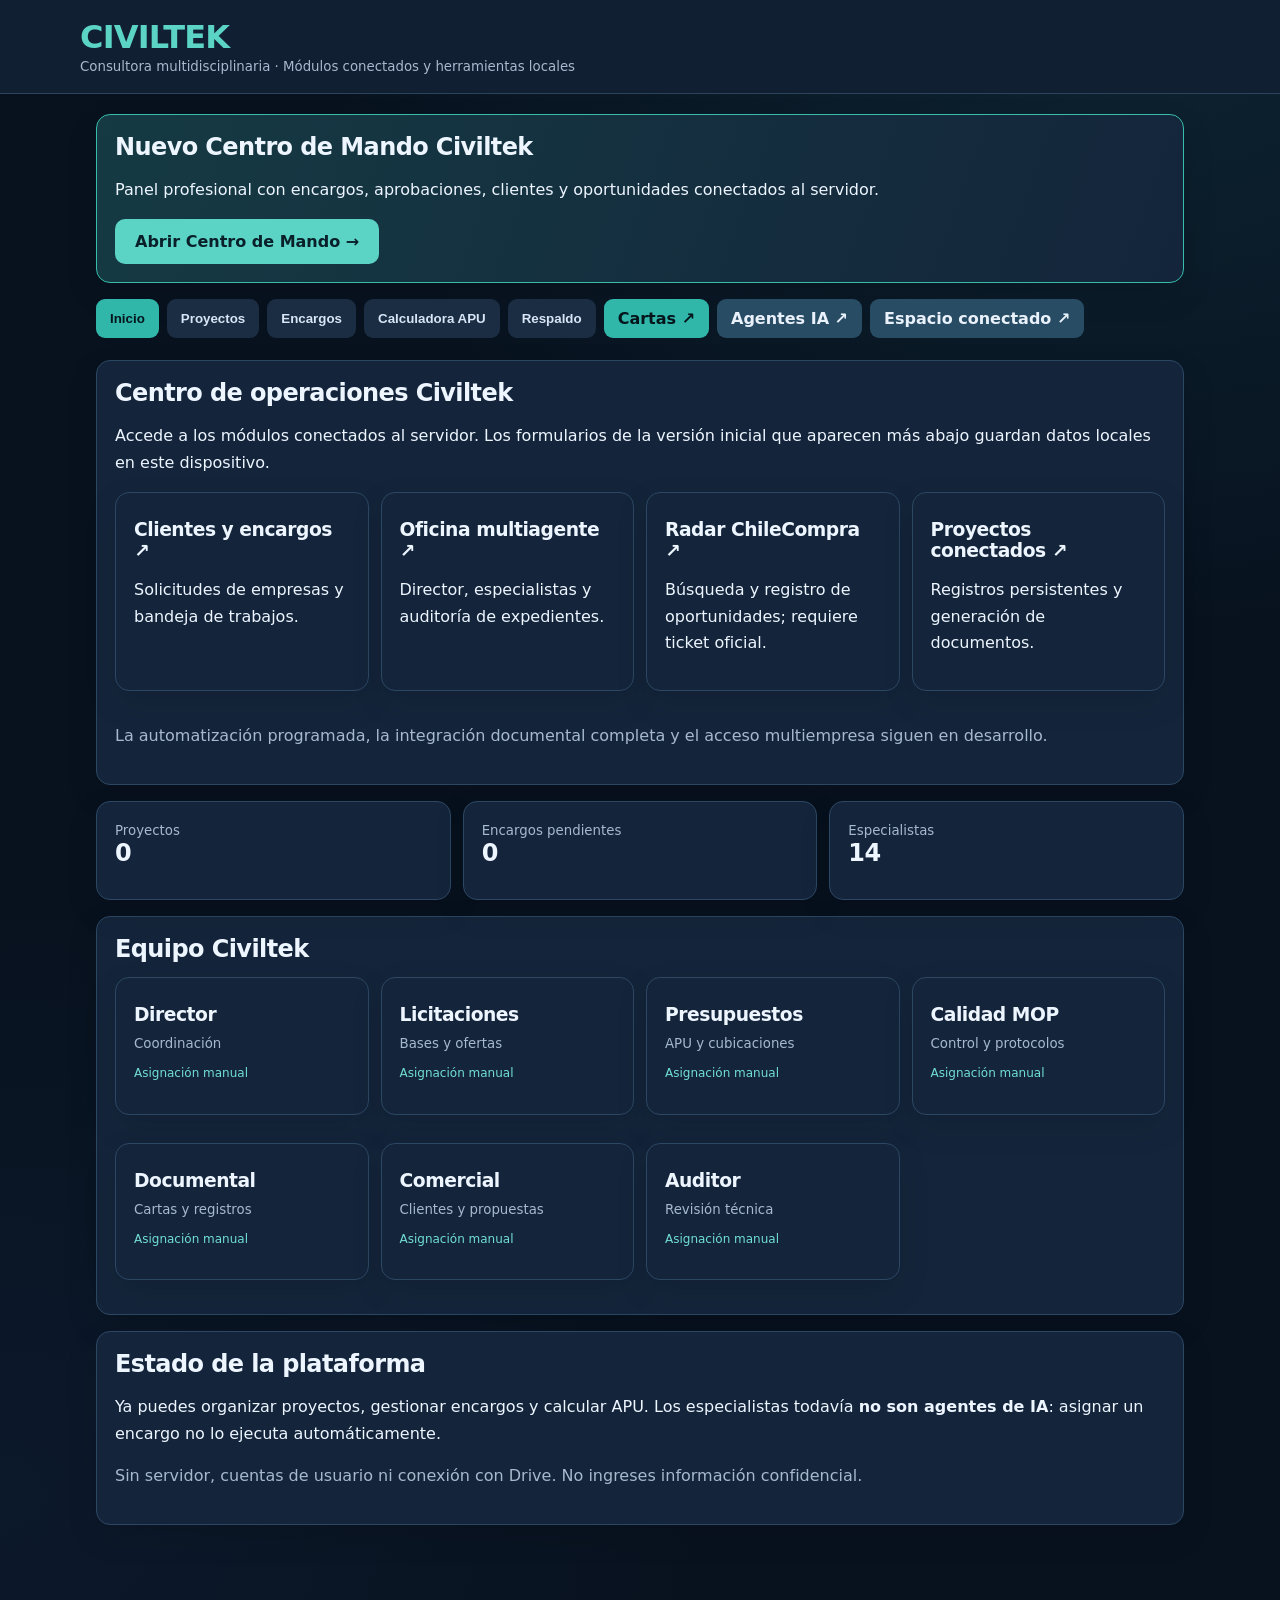
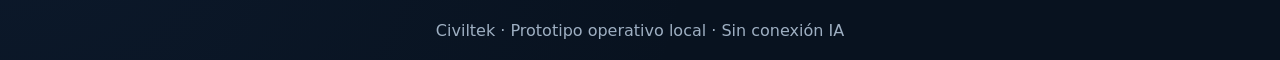
==== commit 7e502a30: "Apply refreshed responsive Civiltek design to index.html" ====
--- a/index.html
+++ b/index.html
@@ -2,7 +2,7 @@
 <html lang="es"><head><meta charset="utf-8"><meta name="viewport" content="width=device-width,initial-scale=1"><title>Civiltek | Oficina Virtual</title>
 <style>
 :root{font-family:system-ui,Arial,sans-serif;color-scheme:dark;background:#091321;color:#e9f1fb}*{box-sizing:border-box}body{margin:0}header{background:#111f32;border-bottom:1px solid #2c435c;padding:18px max(16px,calc((100vw - 1120px)/2))}h1{margin:0;color:#5bd4c6;letter-spacing:2px}h2{margin:0 0 14px}h3{margin:8px 0}p{line-height:1.5}.muted,small{color:#a7b9cc}main{max-width:1120px;margin:auto;padding:20px 16px 60px}.tabs{display:flex;flex-wrap:wrap;gap:8px;margin:0 0 22px}.tabs button{background:#1b2d43;color:#d7e5f6}.tabs button.active{background:#30b7aa;color:#04151c}button{cursor:pointer;background:#30b7aa;color:#051920;border:0;border-radius:9px;padding:10px 14px;font-weight:700}button.alt{background:#30475f;color:white}button.danger{background:#713c4b;color:white}.panel,.tile{background:#14253b;border:1px solid #2c4763;border-radius:14px;padding:18px;margin-bottom:16px}.grid{display:grid;grid-template-columns:repeat(auto-fit,minmax(220px,1fr));gap:12px}.flex{display:flex;flex-wrap:wrap;gap:10px;align-items:center}.grow{flex:1}label{display:block;margin:12px 0 5px;color:#c7d6e7}input,select,textarea{width:100%;border:1px solid #45627e;border-radius:8px;background:#0b1929;color:#f0f6ff;padding:11px;font:inherit}textarea{min-height:92px}table{width:100%;border-collapse:collapse}td,th{padding:9px;text-align:left;border-bottom:1px solid #30435a}th{color:#9fd6d1}table input{min-width:90px}table .numeric{width:115px}.scroll{overflow:auto}.pill{color:#71dfd3;font-size:12px}section[hidden]{display:none!important}.task{border-left:3px solid #30b7aa;padding:12px;background:#0e1d30;border-radius:8px;margin:9px 0}output{font-variant-numeric:tabular-nums}footer{text-align:center;padding:20px;color:#9eafc2}@media(max-width:600px){header{padding:16px}td,th{padding:6px}button{padding:10px}}
-</style></head><body>
+</style><link rel="stylesheet" href="/civiltek-ui.css?v=1"></head><body>
 <header><h1>CIVILTEK</h1><small>Consultora multidisciplinaria · Módulos conectados y herramientas locales</small></header><main>
 <div class="panel" style="border-color:#37bda9;background:linear-gradient(110deg,#153a43,#14253b)"><h2>Nuevo Centro de Mando Civiltek</h2><p>Panel profesional con encargos, aprobaciones, clientes y oportunidades conectados al servidor.</p><a href="/panel" style="display:inline-block;padding:13px 20px;border-radius:10px;background:#5bd4c6;color:#09202a;text-decoration:none;font-weight:800">Abrir Centro de Mando →</a></div><nav class="tabs" aria-label="Módulos"><button class="active" data-tab="inicio">Inicio</button><button data-tab="proyectos">Proyectos</button><button data-tab="tareas">Encargos</button><button data-tab="apu">Calculadora APU</button><button data-tab="respaldo">Respaldo</button><a class="action" href="./cartas.html" style="display:inline-flex;align-items:center;background:#30b7aa;color:#04151c;text-decoration:none;border-radius:9px;padding:10px 14px;font-weight:700">Cartas ↗</a><a href="./agentes" style="display:inline-flex;align-items:center;background:#294c65;color:#e9f1fb;text-decoration:none;border-radius:9px;padding:10px 14px;font-weight:700">Agentes IA ↗</a><a href="./workspace" style="display:inline-flex;align-items:center;background:#294c65;color:#e9f1fb;text-decoration:none;border-radius:9px;padding:10px 14px;font-weight:700">Espacio conectado ↗</a></nav>
 <section id="inicio"><section class="panel" aria-label="Módulos de la consultora"><h2>Centro de operaciones Civiltek</h2><p>Accede a los módulos conectados al servidor. Los formularios de la versión inicial que aparecen más abajo guardan datos locales en este dispositivo.</p><div class="grid"><a class="tile" href="/clientes" style="color:inherit;text-decoration:none"><h3>Clientes y encargos ↗</h3><p>Solicitudes de empresas y bandeja de trabajos.</p></a><a class="tile" href="/oficina" style="color:inherit;text-decoration:none"><h3>Oficina multiagente ↗</h3><p>Director, especialistas y auditoría de expedientes.</p></a><a class="tile" href="/oportunidades" style="color:inherit;text-decoration:none"><h3>Radar ChileCompra ↗</h3><p>Búsqueda y registro de oportunidades; requiere ticket oficial.</p></a><a class="tile" href="/workspace" style="color:inherit;text-decoration:none"><h3>Proyectos conectados ↗</h3><p>Registros persistentes y generación de documentos.</p></a></div><p class="muted">La automatización programada, la integración documental completa y el acceso multiempresa siguen en desarrollo.</p></section><div class="grid"><div class="tile"><small>Proyectos</small><h2 id="countProjects">0</h2></div><div class="tile"><small>Encargos pendientes</small><h2 id="countTasks">0</h2></div><div class="tile"><small>Especialistas</small><h2>14</h2></div></div><div class="panel"><h2>Equipo Civiltek</h2><div class="grid" id="agents"></div></div><div class="panel"><h2>Estado de la plataforma</h2><p>Ya puedes organizar proyectos, gestionar encargos y calcular APU. Los especialistas todavía <strong>no son agentes de IA</strong>: asignar un encargo no lo ejecuta automáticamente.</p><p class="muted">Sin servidor, cuentas de usuario ni conexión con Drive. No ingreses información confidencial.</p></div></section>
--- a/civiltek-ui.css
+++ b/civiltek-ui.css
@@ -0,0 +1,27 @@
+/* Civiltek UI refinement v1: shared, accessible and responsive */
+:root{--ct-accent:#57e0c7;--ct-bg:#08121f;--ct-border:#30465e;--ct-text:#edf5ff;--ct-muted:#a7bed4}
+html{scroll-behavior:smooth}body{background-color:var(--ct-bg);background-image:radial-gradient(ellipse 65% 38% at 90% 0%,rgba(44,139,161,.14),transparent),radial-gradient(ellipse 55% 36% at 0% 90%,rgba(45,83,142,.11),transparent);color:var(--ct-text);-webkit-font-smoothing:antialiased}
+button,.btn,a,input,select,textarea{transition:background-color .18s ease,border-color .18s ease,box-shadow .18s ease,transform .18s ease}
+button:hover:not(:disabled),.btn:hover{filter:brightness(1.07);transform:translateY(-1px)}
+button:disabled{cursor:wait;opacity:.55}
+:focus-visible{outline:3px solid #83e9dc!important;outline-offset:3px}
+input:focus,select:focus,textarea:focus{border-color:#69e1d2!important;box-shadow:0 0 0 3px rgba(86,220,202,.13);outline:none}
+a:hover{color:#a5f9eb}
+.card,.metric,.panel,.tile,section.panel{box-shadow:0 12px 32px rgba(0,0,0,.12)}
+h1,h2,h3{letter-spacing:-.025em}p{line-height:1.65}
+@media(prefers-reduced-motion:reduce){*,*:before,*:after{scroll-behavior:auto!important;transition:none!important;animation:none!important}}
+@media(max-width:680px){button,.btn{min-height:42px}input,select,textarea{font-size:16px!important}h1{line-height:1.14}}
+/* Dashboard */
+.layout .side{background:linear-gradient(180deg,#101e31,#0c1727)}
+.layout .side nav a{transition:background-color .18s ease,color .18s ease}
+.layout .side nav a.active{border-left:3px solid var(--ct-accent);font-weight:700}
+.layout .main{min-width:0}
+.layout .metric{position:relative;overflow:hidden}
+.layout .metric:before{content:"";position:absolute;top:0;left:0;right:0;height:2px;background:linear-gradient(90deg,#4ed7c2,transparent)}
+.layout .metric b{letter-spacing:-.05em}
+.layout .card{background:linear-gradient(155deg,#162a40,#102035)}
+.layout .actions a{background:#18364a;padding:11px 13px;border-radius:9px;border:1px solid #315a6a}
+.layout .actions a:hover{background:#234b5c}
+.layout .login{box-shadow:0 30px 75px rgba(0,0,0,.28);border:1px solid #34536a}
+@media(max-width:900px){.layout .side{display:block;padding:12px 14px}.layout .side>div{display:inline-block;vertical-align:middle}.layout .side nav{display:flex;gap:5px;overflow-x:auto;padding:7px 0;scrollbar-width:thin}.layout .side nav a{white-space:nowrap;flex-shrink:0}.layout .side nav a.active{border-left:0;border-bottom:2px solid var(--ct-accent)}}
+@media(max-width:520px){.layout .metrics{grid-template-columns:repeat(2,minmax(0,1fr))}.layout .metric b{font-size:clamp(24px,7vw,32px)}.layout .card{padding:15px}.layout .main{padding:18px 12px}.layout .top{align-items:flex-start}}
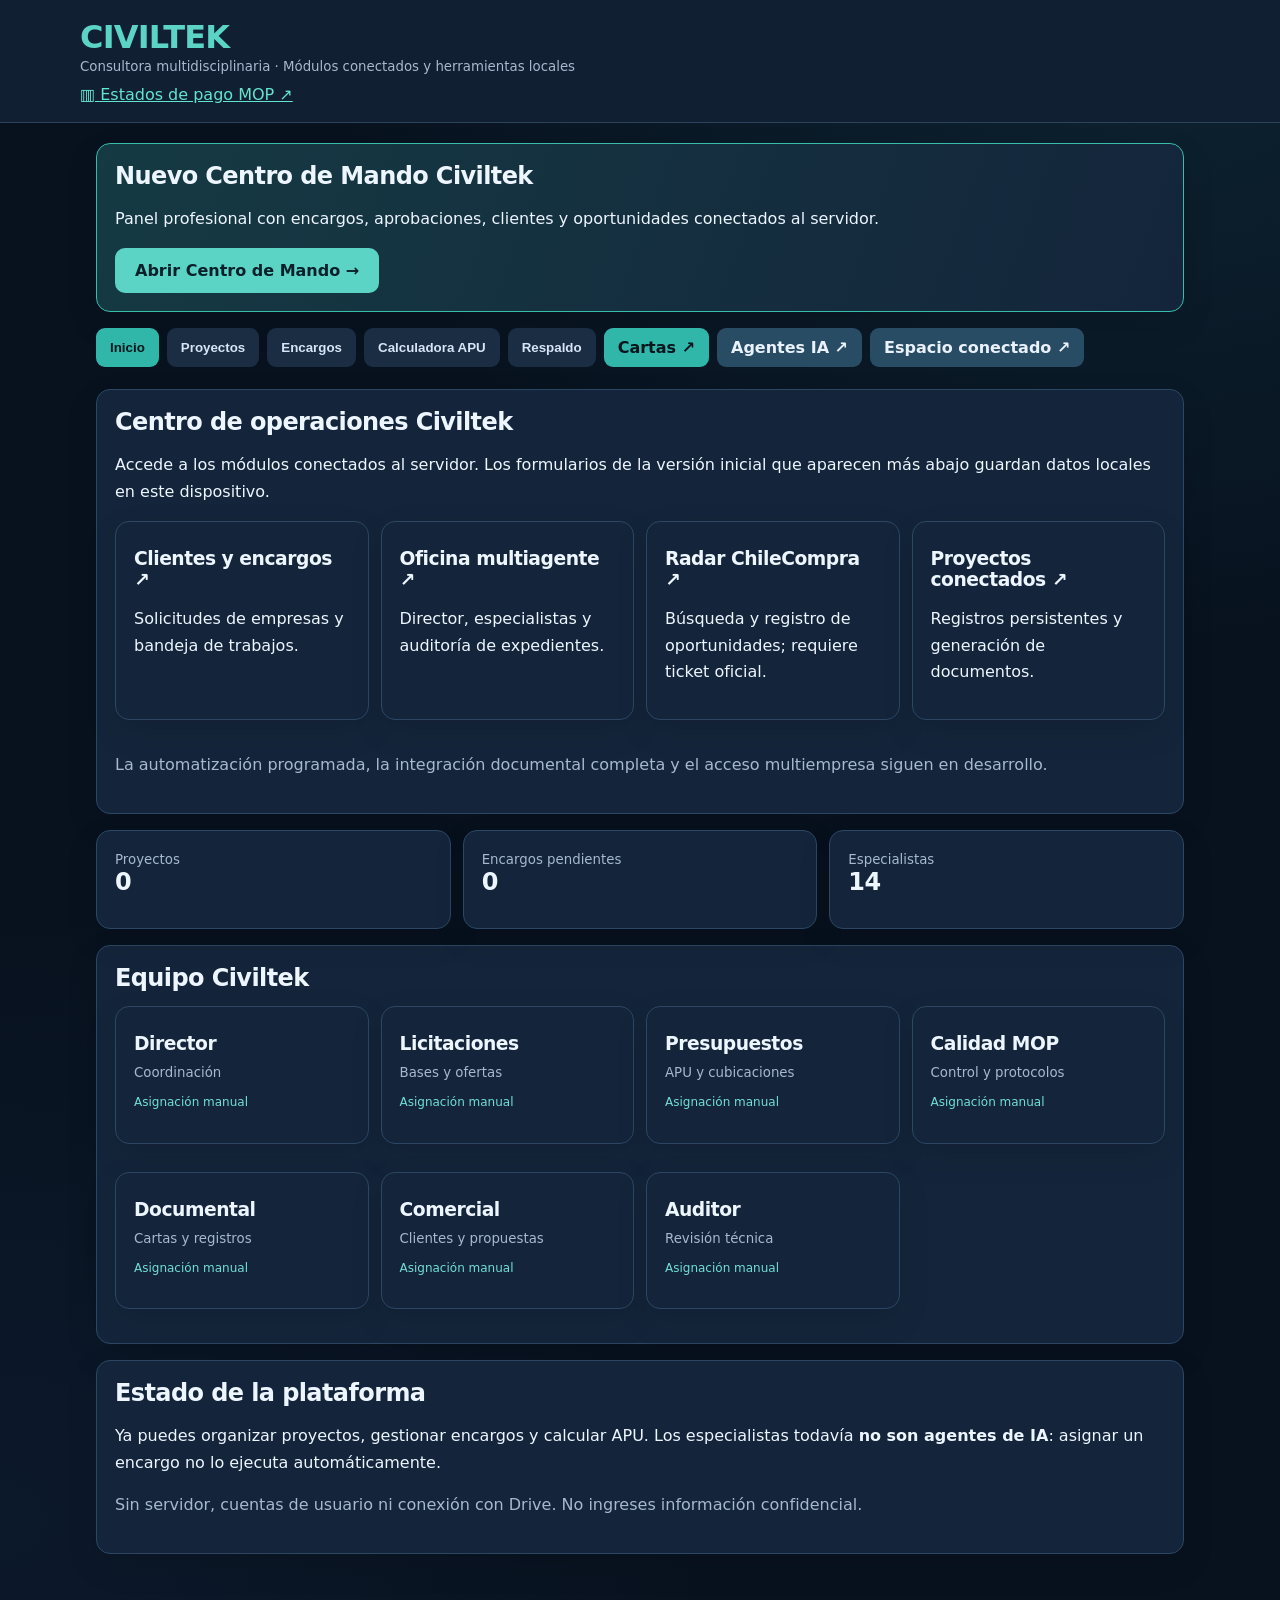
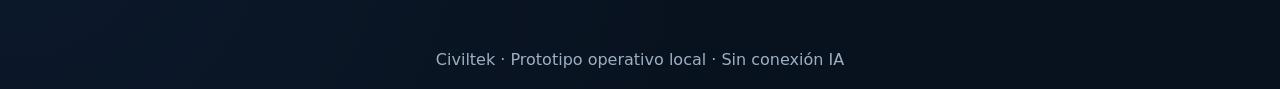
==== commit 129c985a: "Link payment certificate module from index.html" ====
--- a/index.html
+++ b/index.html
@@ -3,7 +3,7 @@
 <style>
 :root{font-family:system-ui,Arial,sans-serif;color-scheme:dark;background:#091321;color:#e9f1fb}*{box-sizing:border-box}body{margin:0}header{background:#111f32;border-bottom:1px solid #2c435c;padding:18px max(16px,calc((100vw - 1120px)/2))}h1{margin:0;color:#5bd4c6;letter-spacing:2px}h2{margin:0 0 14px}h3{margin:8px 0}p{line-height:1.5}.muted,small{color:#a7b9cc}main{max-width:1120px;margin:auto;padding:20px 16px 60px}.tabs{display:flex;flex-wrap:wrap;gap:8px;margin:0 0 22px}.tabs button{background:#1b2d43;color:#d7e5f6}.tabs button.active{background:#30b7aa;color:#04151c}button{cursor:pointer;background:#30b7aa;color:#051920;border:0;border-radius:9px;padding:10px 14px;font-weight:700}button.alt{background:#30475f;color:white}button.danger{background:#713c4b;color:white}.panel,.tile{background:#14253b;border:1px solid #2c4763;border-radius:14px;padding:18px;margin-bottom:16px}.grid{display:grid;grid-template-columns:repeat(auto-fit,minmax(220px,1fr));gap:12px}.flex{display:flex;flex-wrap:wrap;gap:10px;align-items:center}.grow{flex:1}label{display:block;margin:12px 0 5px;color:#c7d6e7}input,select,textarea{width:100%;border:1px solid #45627e;border-radius:8px;background:#0b1929;color:#f0f6ff;padding:11px;font:inherit}textarea{min-height:92px}table{width:100%;border-collapse:collapse}td,th{padding:9px;text-align:left;border-bottom:1px solid #30435a}th{color:#9fd6d1}table input{min-width:90px}table .numeric{width:115px}.scroll{overflow:auto}.pill{color:#71dfd3;font-size:12px}section[hidden]{display:none!important}.task{border-left:3px solid #30b7aa;padding:12px;background:#0e1d30;border-radius:8px;margin:9px 0}output{font-variant-numeric:tabular-nums}footer{text-align:center;padding:20px;color:#9eafc2}@media(max-width:600px){header{padding:16px}td,th{padding:6px}button{padding:10px}}
 </style><link rel="stylesheet" href="/civiltek-ui.css?v=1"></head><body>
-<header><h1>CIVILTEK</h1><small>Consultora multidisciplinaria · Módulos conectados y herramientas locales</small></header><main>
+<header><h1>CIVILTEK</h1><small>Consultora multidisciplinaria · Módulos conectados y herramientas locales</small><nav style="margin-top:10px"><a href="/estados-pago" style="color:#62e4d0">▥ Estados de pago MOP ↗</a></nav></header><main>
 <div class="panel" style="border-color:#37bda9;background:linear-gradient(110deg,#153a43,#14253b)"><h2>Nuevo Centro de Mando Civiltek</h2><p>Panel profesional con encargos, aprobaciones, clientes y oportunidades conectados al servidor.</p><a href="/panel" style="display:inline-block;padding:13px 20px;border-radius:10px;background:#5bd4c6;color:#09202a;text-decoration:none;font-weight:800">Abrir Centro de Mando →</a></div><nav class="tabs" aria-label="Módulos"><button class="active" data-tab="inicio">Inicio</button><button data-tab="proyectos">Proyectos</button><button data-tab="tareas">Encargos</button><button data-tab="apu">Calculadora APU</button><button data-tab="respaldo">Respaldo</button><a class="action" href="./cartas.html" style="display:inline-flex;align-items:center;background:#30b7aa;color:#04151c;text-decoration:none;border-radius:9px;padding:10px 14px;font-weight:700">Cartas ↗</a><a href="./agentes" style="display:inline-flex;align-items:center;background:#294c65;color:#e9f1fb;text-decoration:none;border-radius:9px;padding:10px 14px;font-weight:700">Agentes IA ↗</a><a href="./workspace" style="display:inline-flex;align-items:center;background:#294c65;color:#e9f1fb;text-decoration:none;border-radius:9px;padding:10px 14px;font-weight:700">Espacio conectado ↗</a></nav>
 <section id="inicio"><section class="panel" aria-label="Módulos de la consultora"><h2>Centro de operaciones Civiltek</h2><p>Accede a los módulos conectados al servidor. Los formularios de la versión inicial que aparecen más abajo guardan datos locales en este dispositivo.</p><div class="grid"><a class="tile" href="/clientes" style="color:inherit;text-decoration:none"><h3>Clientes y encargos ↗</h3><p>Solicitudes de empresas y bandeja de trabajos.</p></a><a class="tile" href="/oficina" style="color:inherit;text-decoration:none"><h3>Oficina multiagente ↗</h3><p>Director, especialistas y auditoría de expedientes.</p></a><a class="tile" href="/oportunidades" style="color:inherit;text-decoration:none"><h3>Radar ChileCompra ↗</h3><p>Búsqueda y registro de oportunidades; requiere ticket oficial.</p></a><a class="tile" href="/workspace" style="color:inherit;text-decoration:none"><h3>Proyectos conectados ↗</h3><p>Registros persistentes y generación de documentos.</p></a></div><p class="muted">La automatización programada, la integración documental completa y el acceso multiempresa siguen en desarrollo.</p></section><div class="grid"><div class="tile"><small>Proyectos</small><h2 id="countProjects">0</h2></div><div class="tile"><small>Encargos pendientes</small><h2 id="countTasks">0</h2></div><div class="tile"><small>Especialistas</small><h2>14</h2></div></div><div class="panel"><h2>Equipo Civiltek</h2><div class="grid" id="agents"></div></div><div class="panel"><h2>Estado de la plataforma</h2><p>Ya puedes organizar proyectos, gestionar encargos y calcular APU. Los especialistas todavía <strong>no son agentes de IA</strong>: asignar un encargo no lo ejecuta automáticamente.</p><p class="muted">Sin servidor, cuentas de usuario ni conexión con Drive. No ingreses información confidencial.</p></div></section>
 <section id="proyectos" hidden><div class="panel"><h2>Crear proyecto</h2><label for="projectName">Nombre del proyecto</label><input id="projectName" placeholder="Ej.: Presupuesto pavimentación"><label for="projectClient">Cliente / referencia (opcional)</label><input id="projectClient"><p><button id="addProject">Agregar proyecto</button></p></div><div id="projectList"></div></section>
